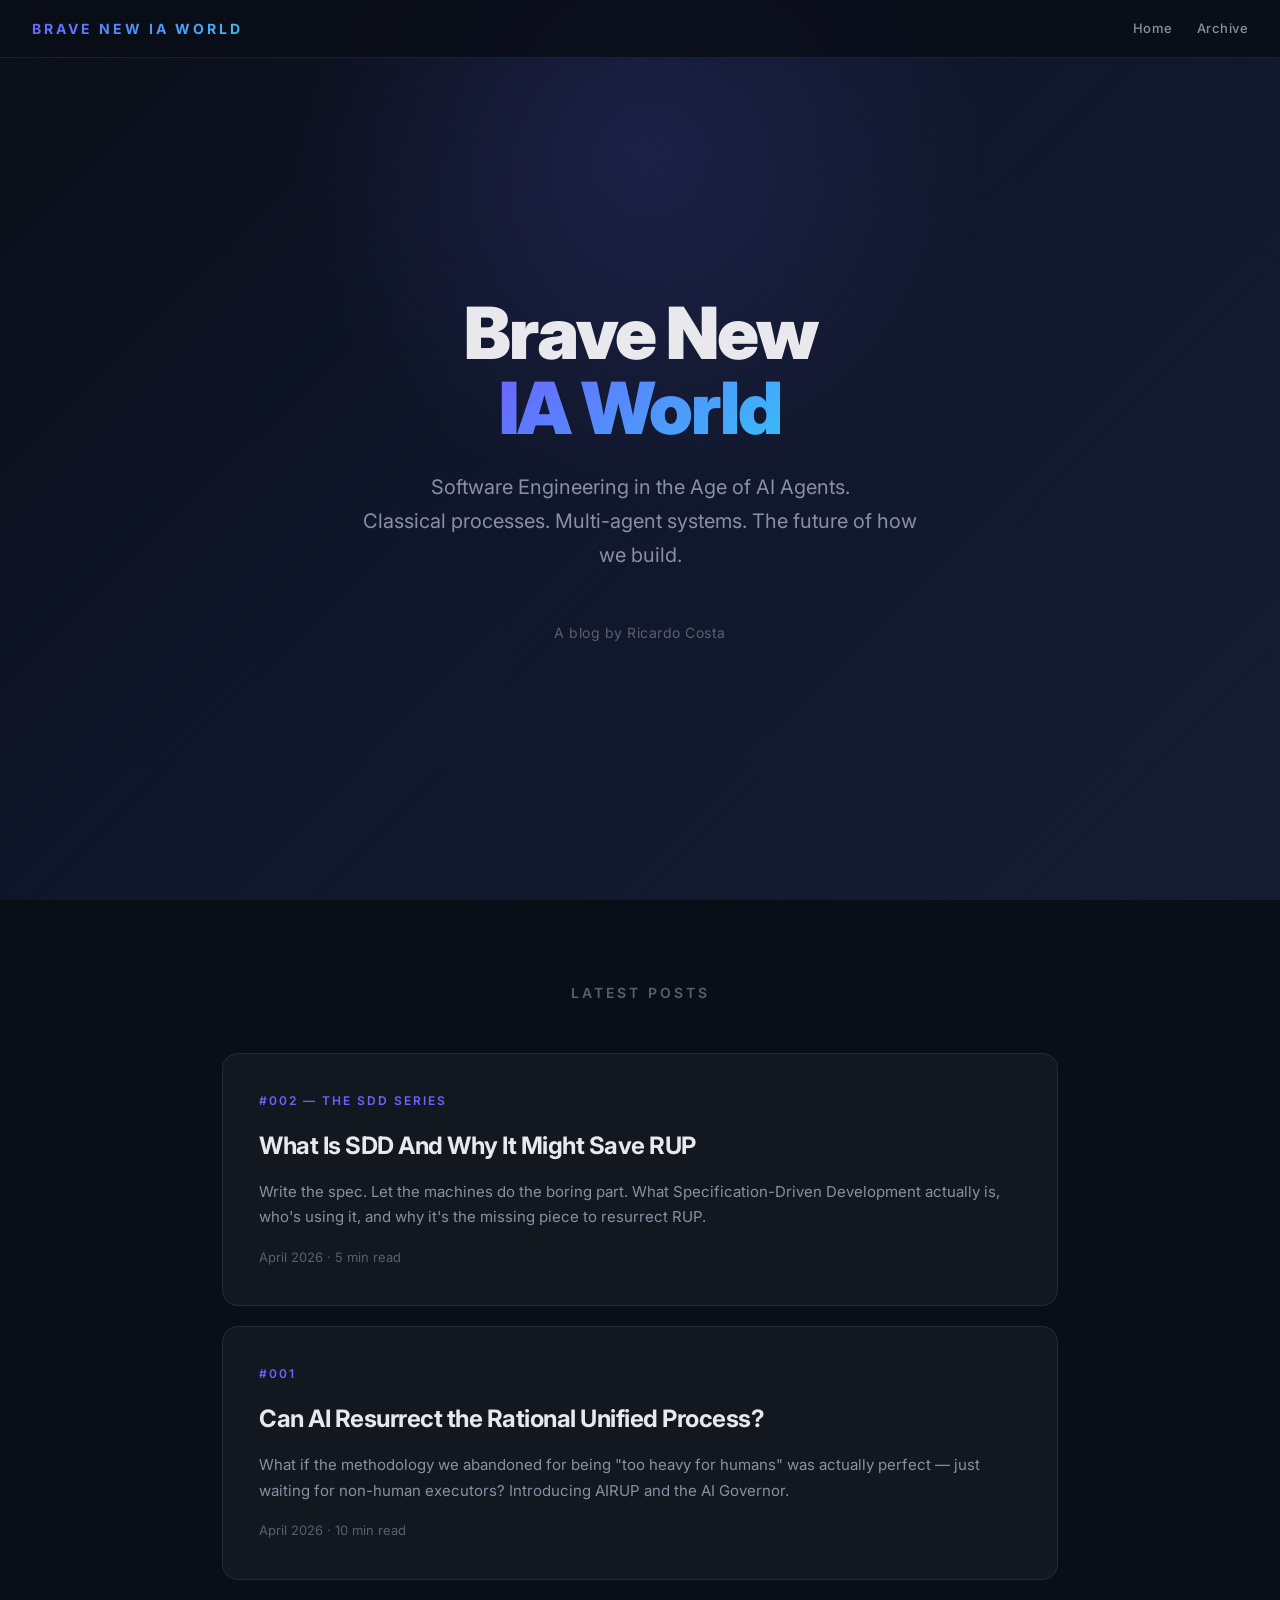
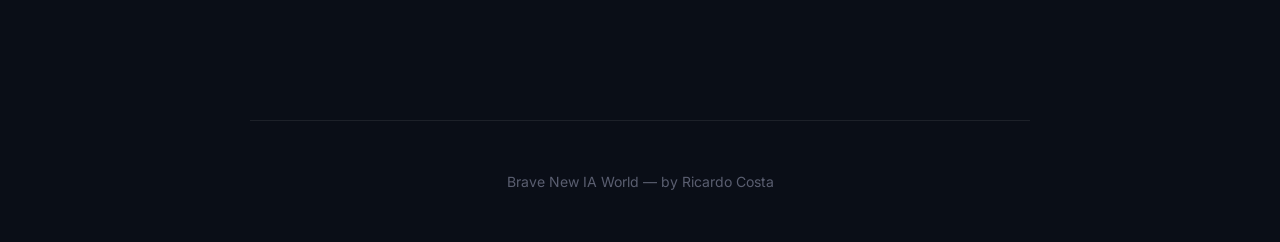
==== index.html @ 3cea8a34 "post #002: What Is SDD And Why It Might Save RUP - New post: 002-what-is-sdd.html (~1500 words, 5 mi" ====
<!DOCTYPE html>
<html lang="en">
<head>
<meta charset="UTF-8">
<meta name="viewport" content="width=device-width, initial-scale=1.0">
<meta name="google-site-verification" content="_97oaFM1mLh87ahif6GDfBCdHq6wlog85WR5xPBgUyk">
<title>Brave New IA World — AI Agents, Software Engineering &amp; Specification-Driven Development</title>
<meta name="description" content="A blog exploring AI-driven software engineering: multi-agent systems, Specification-Driven Development (SDD), the Rational Unified Process (RUP) reimagined with AI agents, and the AI Governor pattern. By Ricardo Costa.">
<meta name="author" content="Ricardo Costa">
<meta name="keywords" content="AI agents, software engineering, Specification-Driven Development, SDD, RUP, Rational Unified Process, AIRUP, multi-agent systems, AI Governor, LLM, code generation, TDD">
<meta property="og:type" content="website">
<meta property="og:title" content="Brave New IA World — Software Engineering in the Age of AI Agents">
<meta property="og:description" content="Exploring how AI agents, multi-agent systems, and specification-driven development are reshaping software engineering. Featuring AIRUP — an AI-first Rational Unified Process.">
<meta property="og:url" content="https://bravenewiaworld.com">
<meta property="og:image" content="https://bravenewiaworld.com/images/og-default.png">
<meta property="og:image:width" content="1200">
<meta property="og:image:height" content="630">
<meta property="og:site_name" content="Brave New IA World">
<meta name="twitter:card" content="summary_large_image">
<meta name="twitter:title" content="Brave New IA World — Software Engineering in the Age of AI Agents">
<meta name="twitter:description" content="AI agents, SDD, multi-agent systems, and classical processes reimagined. A blog by Ricardo Costa.">
<meta name="twitter:image" content="https://bravenewiaworld.com/images/og-default.png">
<link rel="canonical" href="https://bravenewiaworld.com">

<!-- Structured Data: Blog -->
<script type="application/ld+json">
{
  "@context": "https://schema.org",
  "@type": "Blog",
  "name": "Brave New IA World",
  "description": "A blog exploring AI-driven software engineering: multi-agent systems, Specification-Driven Development, and classical processes reimagined with AI agents.",
  "url": "https://bravenewiaworld.com",
  "author": {
    "@type": "Person",
    "name": "Ricardo Costa"
  },
  "blogPost": [
    {
      "@type": "BlogPosting",
      "headline": "What Is Specification-Driven Development (And Why It Might Save RUP)",
      "url": "https://bravenewiaworld.com/posts/002-what-is-sdd.html",
      "datePublished": "2026-04-01",
      "author": { "@type": "Person", "name": "Ricardo Costa" },
      "keywords": ["SDD", "Specification-Driven Development", "AI agents", "Kiro", "RUP", "AIRUP"]
    },
    {
      "@type": "BlogPosting",
      "headline": "Can AI Resurrect the Rational Unified Process?",
      "url": "https://bravenewiaworld.com/posts/001-can-ai-resurrect-rup.html",
      "datePublished": "2026-04-01",
      "author": { "@type": "Person", "name": "Ricardo Costa" },
      "keywords": ["AIRUP", "RUP", "AI agents", "SDD", "multi-agent systems", "AI Governor"]
    }
  ]
}
</script>
<link href="https://fonts.googleapis.com/css2?family=Inter:wght@300;400;500;600;700;800;900&display=swap" rel="stylesheet">
<link rel="stylesheet" href="css/style.css">
</head>
<body>

<!-- HEADER -->
<header class="blog-header">
  <a href="/" class="blog-brand">Brave New IA World</a>
  <nav class="blog-nav">
    <a href="/">Home</a>
    <a href="#posts">Archive</a>
  </nav>
</header>

<!-- HERO -->
<section class="hero-landing">
  <h1 class="fade-in">Brave New<br><span class="highlight">IA World</span></h1>
  <p class="tagline fade-in stagger-1">Software Engineering in the Age of AI Agents.<br>Classical processes. Multi-agent systems. The future of how we build.</p>
  <p class="author-line fade-in stagger-2">A blog by Ricardo Costa</p>
</section>

<!-- POSTS -->
<section class="posts-section" id="posts">
  <h2>Latest Posts</h2>

  <a href="posts/002-what-is-sdd.html" class="post-card fade-in">
    <div class="post-number">#002 &mdash; The SDD Series</div>
    <h3>What Is SDD And Why It Might Save RUP</h3>
    <p>Write the spec. Let the machines do the boring part. What Specification-Driven Development actually is, who's using it, and why it's the missing piece to resurrect RUP.</p>
    <div class="post-meta">April 2026 &middot; 5 min read</div>
  </a>

  <a href="posts/001-can-ai-resurrect-rup.html" class="post-card fade-in">
    <div class="post-number">#001</div>
    <h3>Can AI Resurrect the Rational Unified Process?</h3>
    <p>What if the methodology we abandoned for being "too heavy for humans" was actually perfect — just waiting for non-human executors? Introducing AIRUP and the AI Governor.</p>
    <div class="post-meta">April 2026 &middot; 10 min read</div>
  </a>

</section>

<!-- FOOTER -->
<footer class="site-footer">
  <p>Brave New IA World &mdash; by Ricardo Costa</p>
</footer>

<script>
  const observer = new IntersectionObserver((entries) => {
    entries.forEach(entry => {
      if (entry.isIntersecting) entry.target.classList.add('visible');
    });
  }, { threshold: 0.15, rootMargin: '0px 0px -40px 0px' });
  document.querySelectorAll('.fade-in').forEach(el => observer.observe(el));
</script>
</body>
</html>
---- css/style.css ----
/* =============================================
   BRAVE NEW IA WORLD — Global Stylesheet
   ============================================= */

:root {
  --bg: #0A0E17;
  --bg-surface: #111827;
  --bg-card: rgba(255, 255, 255, 0.04);
  --border: rgba(255, 255, 255, 0.08);
  --text: #E8E8ED;
  --text-muted: #8B8FA3;
  --text-dim: #5A5E70;
  --accent: #6C63FF;
  --accent-glow: rgba(108, 99, 255, 0.15);
  --accent-secondary: #38BDF8;
  --accent-warm: #F59E0B;
  --accent-green: #10B981;
  --gradient-hero: linear-gradient(135deg, #0A0E17 0%, #0F1629 40%, #161D33 100%);
  --gradient-accent: linear-gradient(135deg, #6C63FF, #38BDF8);
  --font: 'Inter', -apple-system, BlinkMacSystemFont, sans-serif;
  --mono: 'JetBrains Mono', 'Fira Code', monospace;
  --max-width: 780px;
  --reading-width: 680px;
}

* { margin: 0; padding: 0; box-sizing: border-box; }

html {
  scroll-behavior: smooth;
  -webkit-font-smoothing: antialiased;
  -moz-osx-font-smoothing: grayscale;
}

body {
  font-family: var(--font);
  background: var(--bg);
  color: var(--text);
  line-height: 1.8;
  font-size: 17px;
  font-weight: 400;
}

/* --- HEADER --- */
.blog-header {
  position: fixed;
  top: 0;
  left: 0;
  right: 0;
  z-index: 100;
  padding: 16px 32px;
  background: rgba(10, 14, 23, 0.85);
  backdrop-filter: blur(20px);
  border-bottom: 1px solid var(--border);
  display: flex;
  align-items: center;
  justify-content: space-between;
}

.blog-brand {
  font-size: 14px;
  font-weight: 700;
  letter-spacing: 3px;
  text-transform: uppercase;
  background: var(--gradient-accent);
  -webkit-background-clip: text;
  -webkit-text-fill-color: transparent;
  background-clip: text;
  text-decoration: none;
}

.blog-nav {
  display: flex;
  gap: 24px;
  align-items: center;
}

.blog-nav a {
  font-size: 13px;
  color: var(--text-muted);
  text-decoration: none;
  font-weight: 500;
  letter-spacing: 0.5px;
  transition: color 0.2s;
}

.blog-nav a:hover { color: var(--text); }

.blog-nav .tag {
  font-size: 11px;
  padding: 4px 10px;
  border: 1px solid var(--accent);
  border-radius: 20px;
  color: var(--accent);
  font-weight: 600;
}

/* --- HERO (Landing) --- */
.hero-landing {
  min-height: 100vh;
  display: flex;
  flex-direction: column;
  justify-content: center;
  align-items: center;
  text-align: center;
  padding: 120px 32px 80px;
  background: var(--gradient-hero);
  position: relative;
  overflow: hidden;
}

.hero-landing::before {
  content: '';
  position: absolute;
  top: -200px;
  left: 50%;
  transform: translateX(-50%);
  width: 700px;
  height: 700px;
  background: radial-gradient(circle, var(--accent-glow) 0%, transparent 70%);
  animation: pulse-glow 6s ease-in-out infinite;
}

@keyframes pulse-glow {
  0%, 100% { opacity: 0.4; transform: translateX(-50%) scale(1); }
  50% { opacity: 0.7; transform: translateX(-50%) scale(1.15); }
}

.hero-landing h1 {
  font-size: clamp(42px, 6vw, 72px);
  font-weight: 900;
  line-height: 1.05;
  letter-spacing: -2px;
  position: relative;
  margin-bottom: 24px;
}

.hero-landing h1 .highlight {
  background: var(--gradient-accent);
  -webkit-background-clip: text;
  -webkit-text-fill-color: transparent;
  background-clip: text;
}

.hero-landing .tagline {
  font-size: 20px;
  color: var(--text-muted);
  max-width: 560px;
  line-height: 1.7;
  position: relative;
  font-weight: 400;
  margin-bottom: 48px;
}

.hero-landing .author-line {
  font-size: 14px;
  color: var(--text-dim);
  position: relative;
  font-weight: 400;
  letter-spacing: 0.5px;
}

/* --- HERO (Post) --- */
.hero-post {
  min-height: 75vh;
  display: flex;
  flex-direction: column;
  justify-content: center;
  align-items: center;
  text-align: center;
  padding: 120px 32px 80px;
  background: var(--gradient-hero);
  position: relative;
  overflow: hidden;
}

.hero-post::before {
  content: '';
  position: absolute;
  top: -200px;
  left: 50%;
  transform: translateX(-50%);
  width: 600px;
  height: 600px;
  background: radial-gradient(circle, var(--accent-glow) 0%, transparent 70%);
  animation: pulse-glow 6s ease-in-out infinite;
}

.hero-label {
  font-size: 12px;
  font-weight: 600;
  letter-spacing: 4px;
  text-transform: uppercase;
  color: var(--accent);
  margin-bottom: 24px;
  position: relative;
}

.hero-post h1 {
  font-size: clamp(36px, 5vw, 56px);
  font-weight: 800;
  line-height: 1.15;
  max-width: 750px;
  margin-bottom: 24px;
  letter-spacing: -1px;
  position: relative;
}

.hero-post h1 .highlight {
  background: var(--gradient-accent);
  -webkit-background-clip: text;
  -webkit-text-fill-color: transparent;
  background-clip: text;
}

.hero-subtitle {
  font-size: 18px;
  color: var(--text-muted);
  max-width: 560px;
  line-height: 1.7;
  margin-bottom: 40px;
  position: relative;
  font-weight: 400;
}

.hero-meta {
  display: flex;
  align-items: center;
  gap: 20px;
  font-size: 13px;
  color: var(--text-dim);
  position: relative;
}

.hero-meta .dot {
  width: 4px;
  height: 4px;
  border-radius: 50%;
  background: var(--text-dim);
}

/* --- ARTICLE --- */
.article {
  max-width: var(--max-width);
  margin: 0 auto;
  padding: 80px 32px 120px;
}

.article p {
  max-width: var(--reading-width);
  margin-bottom: 28px;
  color: var(--text);
  font-weight: 400;
}

.article p.lead {
  font-size: 20px;
  line-height: 1.75;
  color: var(--text);
  font-weight: 400;
  border-left: 3px solid var(--accent);
  padding-left: 24px;
  margin-bottom: 48px;
}

.article h2 {
  font-size: 28px;
  font-weight: 700;
  margin-top: 64px;
  margin-bottom: 24px;
  letter-spacing: -0.5px;
  color: var(--text);
  position: relative;
  padding-left: 20px;
}

.article h2::before {
  content: '';
  position: absolute;
  left: 0;
  top: 6px;
  bottom: 6px;
  width: 4px;
  border-radius: 2px;
  background: var(--gradient-accent);
}

.article h3 {
  font-size: 20px;
  font-weight: 600;
  margin-top: 40px;
  margin-bottom: 16px;
  color: var(--text);
}

.article a {
  color: var(--accent-secondary);
  text-decoration: none;
  border-bottom: 1px solid rgba(56, 189, 248, 0.3);
  transition: border-color 0.2s;
}

.article a:hover { border-color: var(--accent-secondary); }

.article strong { font-weight: 600; color: #fff; }
.article em { font-style: italic; color: var(--text-muted); }

/* --- BLOCKQUOTE --- */
.article blockquote {
  margin: 40px 0;
  padding: 28px 32px;
  background: var(--bg-card);
  border-left: 3px solid var(--accent);
  border-radius: 0 12px 12px 0;
  font-size: 17px;
  line-height: 1.7;
  color: var(--text-muted);
  font-style: italic;
}

.article blockquote strong { color: var(--text); }

/* --- CALLOUT CARD --- */
.callout {
  margin: 48px 0;
  padding: 32px;
  background: var(--bg-card);
  border: 1px solid var(--border);
  border-radius: 16px;
  position: relative;
  overflow: hidden;
}

.callout::before {
  content: '';
  position: absolute;
  top: 0; left: 0; right: 0;
  height: 2px;
  background: var(--gradient-accent);
}

.callout h4 {
  font-size: 14px;
  font-weight: 600;
  letter-spacing: 2px;
  text-transform: uppercase;
  color: var(--accent);
  margin-bottom: 16px;
}

.callout p { margin-bottom: 0; color: var(--text-muted); }
.callout p + p { margin-top: 16px; }

/* --- LISTS --- */
.article ul, .article ol {
  margin: 20px 0 28px 24px;
  max-width: var(--reading-width);
}

.article li {
  margin-bottom: 10px;
  padding-left: 8px;
  color: var(--text);
}

.article li::marker { color: var(--accent); }

/* --- TABLE --- */
.comparison-table {
  width: 100%;
  margin: 32px 0;
  border-collapse: collapse;
  font-size: 14px;
}

.comparison-table th {
  text-align: left;
  padding: 14px 16px;
  background: rgba(108, 99, 255, 0.08);
  color: var(--accent);
  font-weight: 600;
  font-size: 12px;
  letter-spacing: 1px;
  text-transform: uppercase;
  border-bottom: 1px solid var(--border);
}

.comparison-table td {
  padding: 14px 16px;
  border-bottom: 1px solid var(--border);
  color: var(--text-muted);
}

.comparison-table tr:last-child td { border-bottom: none; }
.comparison-table .role-agent { color: var(--accent-secondary); font-weight: 500; }

/* --- DIAGRAM --- */
.diagram {
  margin: 40px 0;
  padding: 40px 32px;
  background: var(--bg-card);
  border: 1px solid var(--border);
  border-radius: 16px;
  text-align: center;
}

.diagram-title {
  font-size: 12px;
  font-weight: 600;
  letter-spacing: 2px;
  text-transform: uppercase;
  color: var(--text-dim);
  margin-bottom: 32px;
}

.phase-flow {
  display: flex;
  justify-content: center;
  align-items: center;
  gap: 12px;
  flex-wrap: wrap;
}

.phase-box {
  padding: 14px 22px;
  border-radius: 10px;
  font-size: 13px;
  font-weight: 600;
  border: 1px solid var(--border);
  background: var(--bg-card);
  color: var(--text);
  transition: all 0.3s;
}

.phase-box:hover { border-color: var(--accent); background: rgba(108, 99, 255, 0.06); }

.phase-arrow { color: var(--text-dim); font-size: 18px; }

/* --- SEPARATOR --- */
.separator {
  max-width: var(--reading-width);
  margin: 64px 0;
  border: none;
  height: 1px;
  background: var(--border);
}

/* --- POST CARDS (Landing) --- */
.posts-section {
  max-width: 900px;
  margin: 0 auto;
  padding: 80px 32px 120px;
}

.posts-section h2 {
  font-size: 14px;
  font-weight: 600;
  letter-spacing: 3px;
  text-transform: uppercase;
  color: var(--text-dim);
  margin-bottom: 48px;
  text-align: center;
}

.post-card {
  display: block;
  padding: 36px;
  background: var(--bg-card);
  border: 1px solid var(--border);
  border-radius: 16px;
  text-decoration: none;
  transition: all 0.3s;
  margin-bottom: 20px;
}

.post-card:hover {
  transform: translateY(-4px);
  border-color: rgba(108, 99, 255, 0.3);
  box-shadow: 0 12px 40px rgba(0, 0, 0, 0.3);
}

.post-card .post-number {
  font-size: 12px;
  font-weight: 600;
  letter-spacing: 2px;
  text-transform: uppercase;
  color: var(--accent);
  margin-bottom: 12px;
}

.post-card h3 {
  font-size: 24px;
  font-weight: 700;
  color: var(--text);
  margin-bottom: 12px;
  letter-spacing: -0.5px;
}

.post-card p {
  font-size: 15px;
  color: var(--text-muted);
  line-height: 1.7;
  margin-bottom: 16px;
}

.post-card .post-meta {
  font-size: 13px;
  color: var(--text-dim);
}

/* --- AUTHOR CARD --- */
.author-card {
  display: flex;
  align-items: center;
  gap: 20px;
  margin: 48px 0;
  padding: 28px;
  background: var(--bg-card);
  border: 1px solid var(--border);
  border-radius: 16px;
}

.author-avatar {
  width: 56px;
  height: 56px;
  border-radius: 50%;
  background: var(--gradient-accent);
  display: flex;
  align-items: center;
  justify-content: center;
  font-size: 22px;
  font-weight: 700;
  color: #fff;
  flex-shrink: 0;
}

.author-info h4 { font-size: 16px; font-weight: 600; color: var(--text); margin-bottom: 4px; }
.author-info p { font-size: 13px; color: var(--text-muted); margin-bottom: 0; line-height: 1.5; }

/* --- TAGS --- */
.tags {
  display: flex;
  gap: 8px;
  flex-wrap: wrap;
  margin: 48px 0 0;
}

.tags span {
  font-size: 12px;
  padding: 6px 14px;
  border-radius: 20px;
  background: rgba(108, 99, 255, 0.08);
  color: var(--accent);
  font-weight: 500;
}

/* --- FOOTER --- */
.site-footer {
  max-width: var(--max-width);
  margin: 0 auto;
  padding: 48px 32px;
  border-top: 1px solid var(--border);
  text-align: center;
}

.site-footer p {
  font-size: 14px;
  color: var(--text-dim);
}

/* --- ANIMATIONS --- */
.fade-in {
  opacity: 0;
  transform: translateY(20px);
  transition: opacity 0.6s ease, transform 0.6s ease;
}

.fade-in.visible {
  opacity: 1;
  transform: translateY(0);
}

.stagger-1 { transition-delay: 0.1s; }
.stagger-2 { transition-delay: 0.2s; }
.stagger-3 { transition-delay: 0.3s; }
.stagger-4 { transition-delay: 0.4s; }

/* --- RESPONSIVE --- */
@media (max-width: 768px) {
  .hero-landing, .hero-post { padding: 100px 20px 60px; }
  .hero-landing { min-height: 80vh; }
  .hero-post { min-height: 65vh; }
  .article { padding: 48px 20px 80px; }
  .posts-section { padding: 48px 20px 80px; }
  .blog-header { padding: 14px 20px; }
  .blog-nav { gap: 16px; }
  .author-card { flex-direction: column; text-align: center; }
  .phase-flow { flex-direction: column; gap: 8px; }
  .phase-arrow { transform: rotate(90deg); }
}
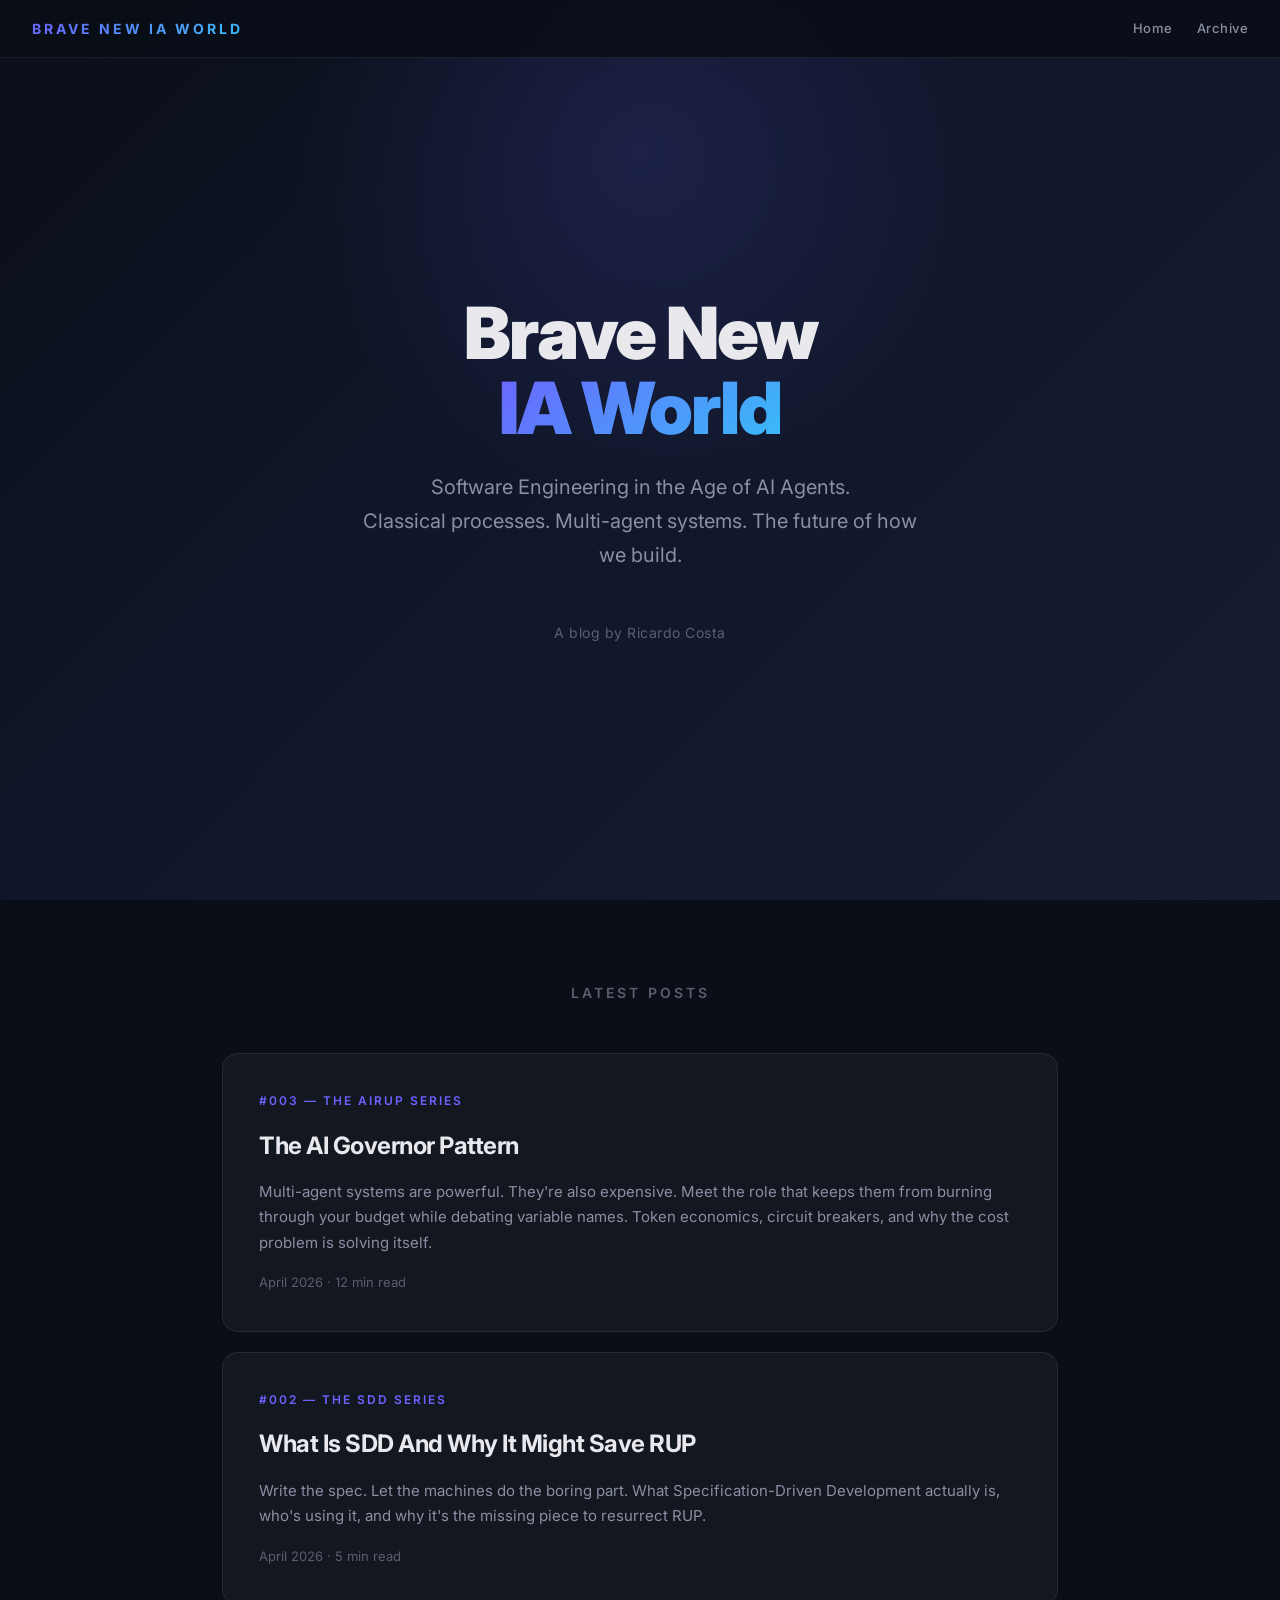
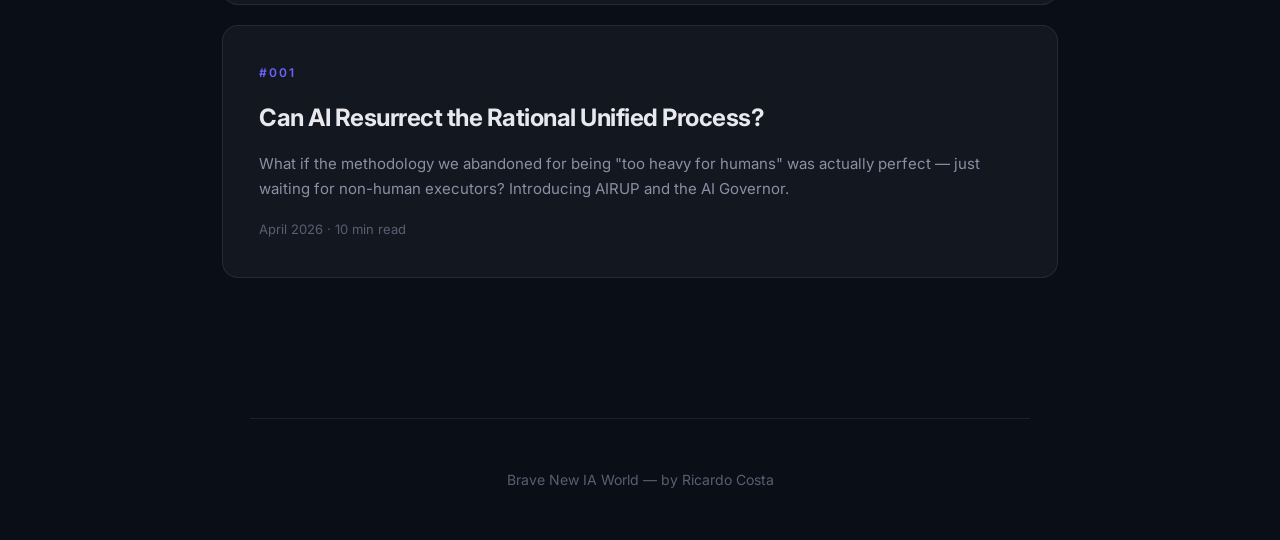
==== commit 4b8f261b: "post #003: The AI Governor Pattern — cost control for multi-agent systems" ====
--- a/index.html
+++ b/index.html
@@ -35,6 +35,14 @@
     "name": "Ricardo Costa"
   },
   "blogPost": [
+    {
+      "@type": "BlogPosting",
+      "headline": "The AI Governor Pattern — Cost Control for Multi-Agent Systems",
+      "url": "https://bravenewiaworld.com/posts/003-the-ai-governor-pattern.html",
+      "datePublished": "2026-04-10",
+      "author": { "@type": "Person", "name": "Ricardo Costa" },
+      "keywords": ["AI Governor", "multi-agent systems", "token economics", "cost control", "AIRUP"]
+    },
     {
       "@type": "BlogPosting",
       "headline": "What Is Specification-Driven Development (And Why It Might Save RUP)",
@@ -79,6 +87,13 @@
 <section class="posts-section" id="posts">
   <h2>Latest Posts</h2>
 
+  <a href="posts/003-the-ai-governor-pattern.html" class="post-card fade-in">
+    <div class="post-number">#003 &mdash; The AIRUP Series</div>
+    <h3>The AI Governor Pattern</h3>
+    <p>Multi-agent systems are powerful. They're also expensive. Meet the role that keeps them from burning through your budget while debating variable names. Token economics, circuit breakers, and why the cost problem is solving itself.</p>
+    <div class="post-meta">April 2026 &middot; 12 min read</div>
+  </a>
+
   <a href="posts/002-what-is-sdd.html" class="post-card fade-in">
     <div class="post-number">#002 &mdash; The SDD Series</div>
     <h3>What Is SDD And Why It Might Save RUP</h3>
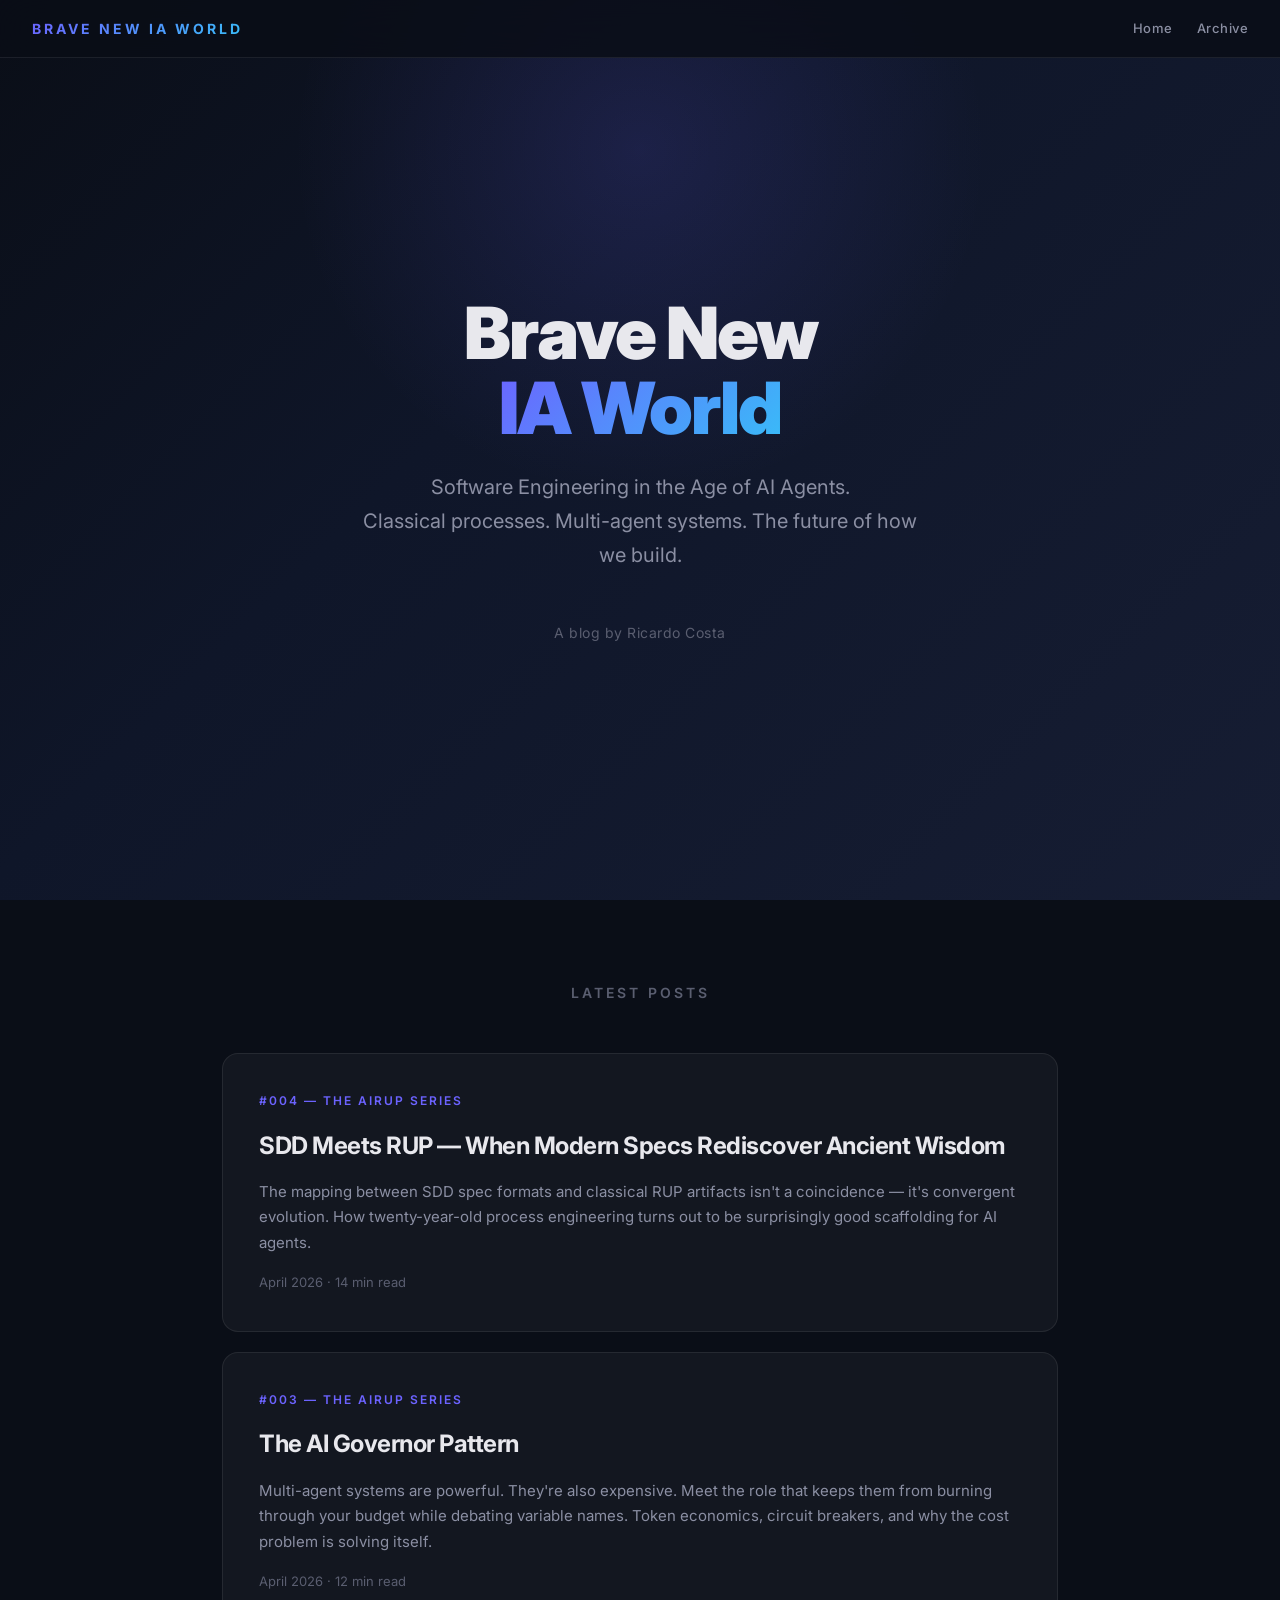
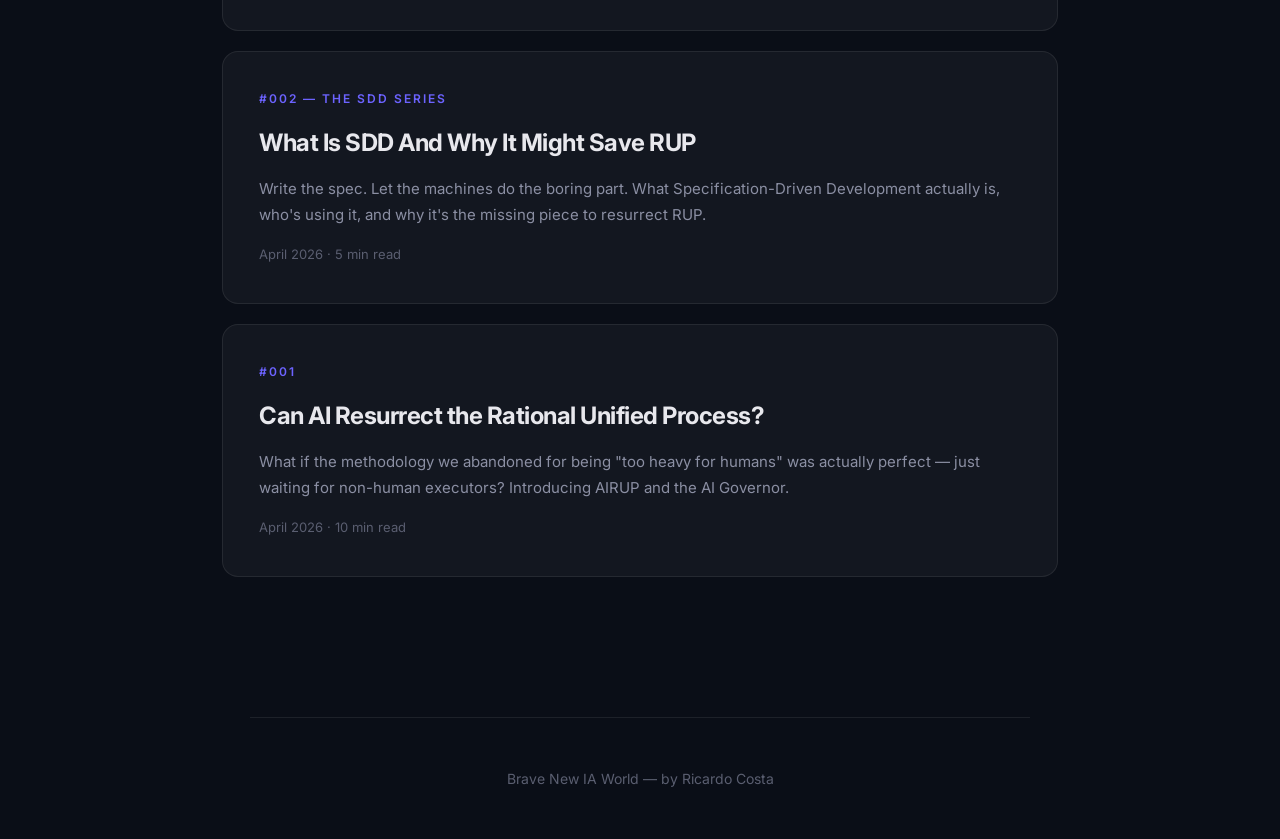
==== commit 9f40c9ce: "post #004: SDD Meets RUP — When Modern Specs Rediscover Ancient Wisdom" ====
--- a/index.html
+++ b/index.html
@@ -3,6 +3,11 @@
 <head>
 <meta charset="UTF-8">
 <meta name="viewport" content="width=device-width, initial-scale=1.0">
+<!-- Favicon -->
+<link rel="icon" type="image/png" sizes="32x32" href="/images/favicon-32x32.png">
+<link rel="icon" type="image/png" sizes="16x16" href="/images/favicon-16x16.png">
+<link rel="apple-touch-icon" sizes="180x180" href="/images/apple-touch-icon.png">
+<link rel="shortcut icon" href="/favicon.ico">
 <meta name="google-site-verification" content="_97oaFM1mLh87ahif6GDfBCdHq6wlog85WR5xPBgUyk">
 <title>Brave New IA World — AI Agents, Software Engineering &amp; Specification-Driven Development</title>
 <meta name="description" content="A blog exploring AI-driven software engineering: multi-agent systems, Specification-Driven Development (SDD), the Rational Unified Process (RUP) reimagined with AI agents, and the AI Governor pattern. By Ricardo Costa.">
@@ -35,6 +40,14 @@
     "name": "Ricardo Costa"
   },
   "blogPost": [
+    {
+      "@type": "BlogPosting",
+      "headline": "SDD Meets RUP — When Modern Specs Rediscover Ancient Wisdom",
+      "url": "https://bravenewiaworld.com/posts/004-sdd-meets-rup.html",
+      "datePublished": "2026-04-13",
+      "author": { "@type": "Person", "name": "Ricardo Costa" },
+      "keywords": ["SDD", "RUP", "AIRUP", "traceability", "requirements", "design", "convergent evolution"]
+    },
     {
       "@type": "BlogPosting",
       "headline": "The AI Governor Pattern — Cost Control for Multi-Agent Systems",
@@ -87,6 +100,13 @@
 <section class="posts-section" id="posts">
   <h2>Latest Posts</h2>
 
+  <a href="posts/004-sdd-meets-rup.html" class="post-card fade-in">
+    <div class="post-number">#004 &mdash; The AIRUP Series</div>
+    <h3>SDD Meets RUP &mdash; When Modern Specs Rediscover Ancient Wisdom</h3>
+    <p>The mapping between SDD spec formats and classical RUP artifacts isn't a coincidence &mdash; it's convergent evolution. How twenty-year-old process engineering turns out to be surprisingly good scaffolding for AI agents.</p>
+    <div class="post-meta">April 2026 &middot; 14 min read</div>
+  </a>
+
   <a href="posts/003-the-ai-governor-pattern.html" class="post-card fade-in">
     <div class="post-number">#003 &mdash; The AIRUP Series</div>
     <h3>The AI Governor Pattern</h3>
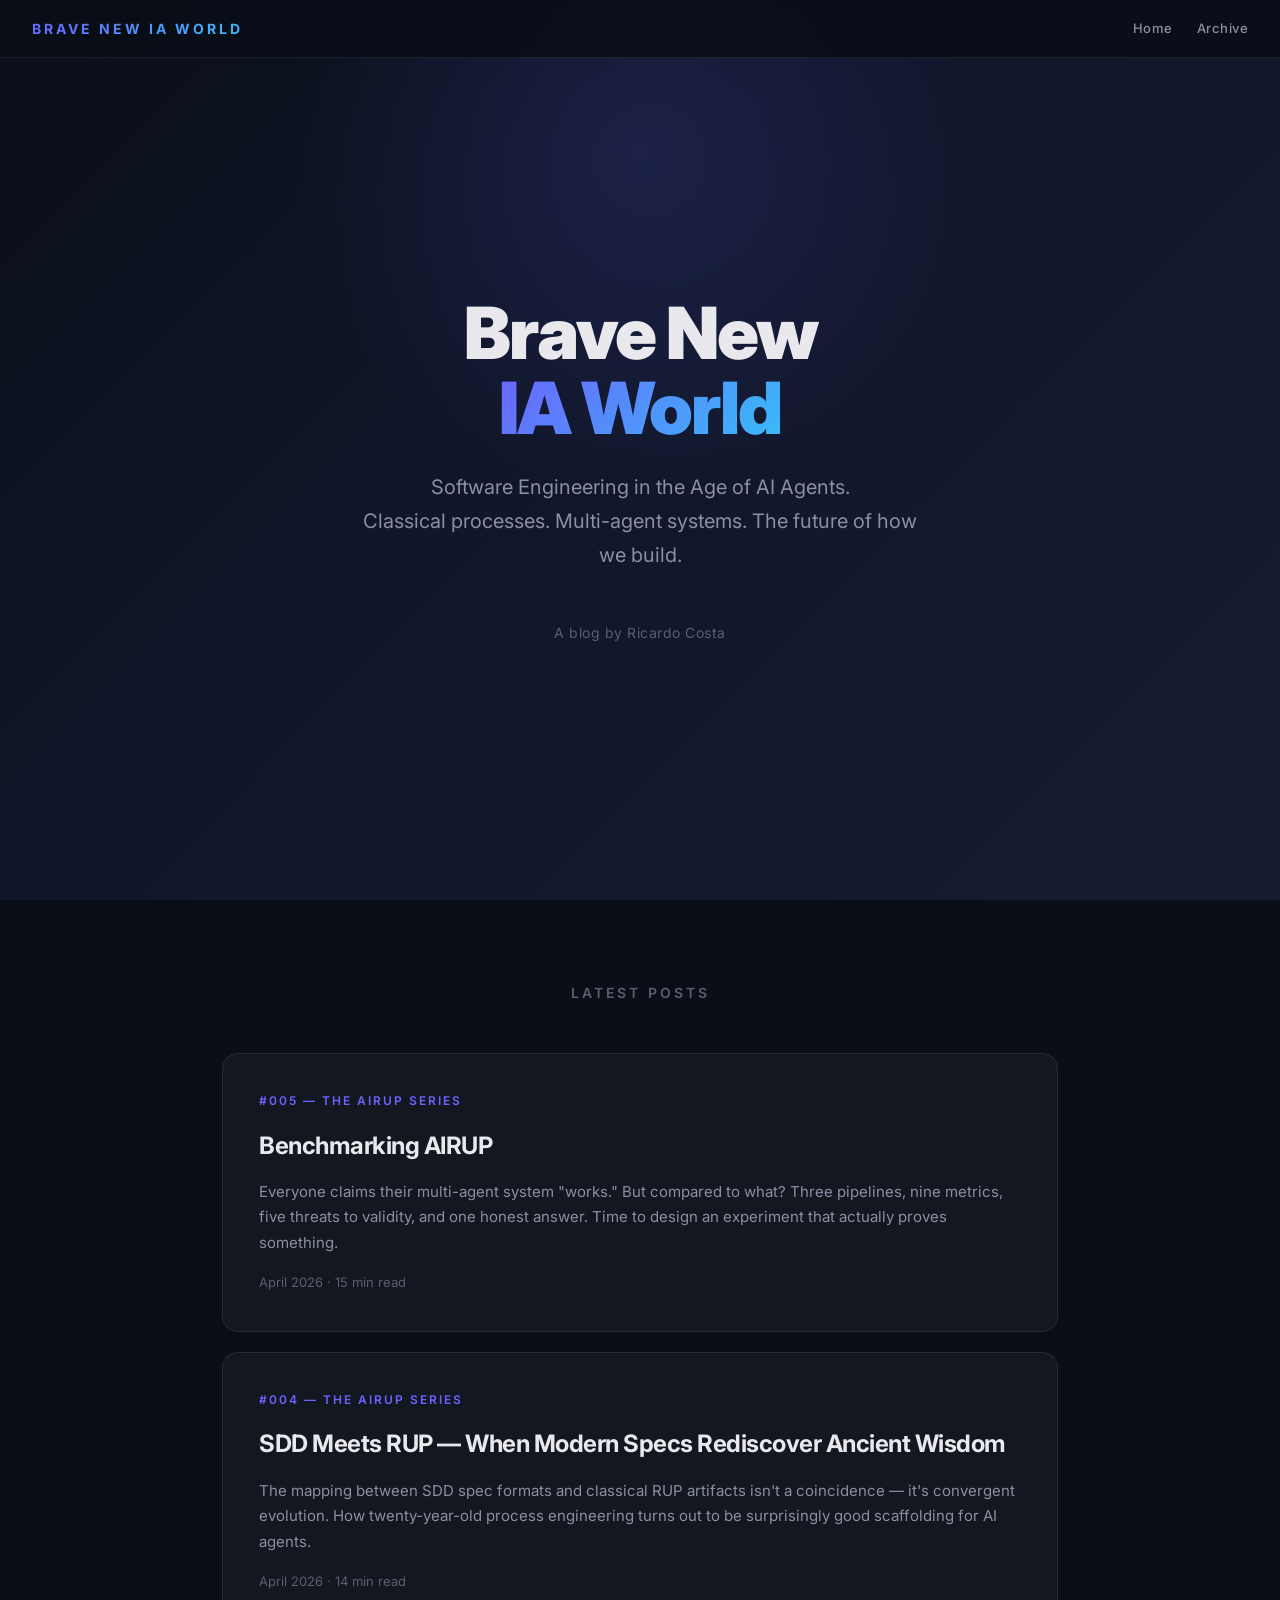
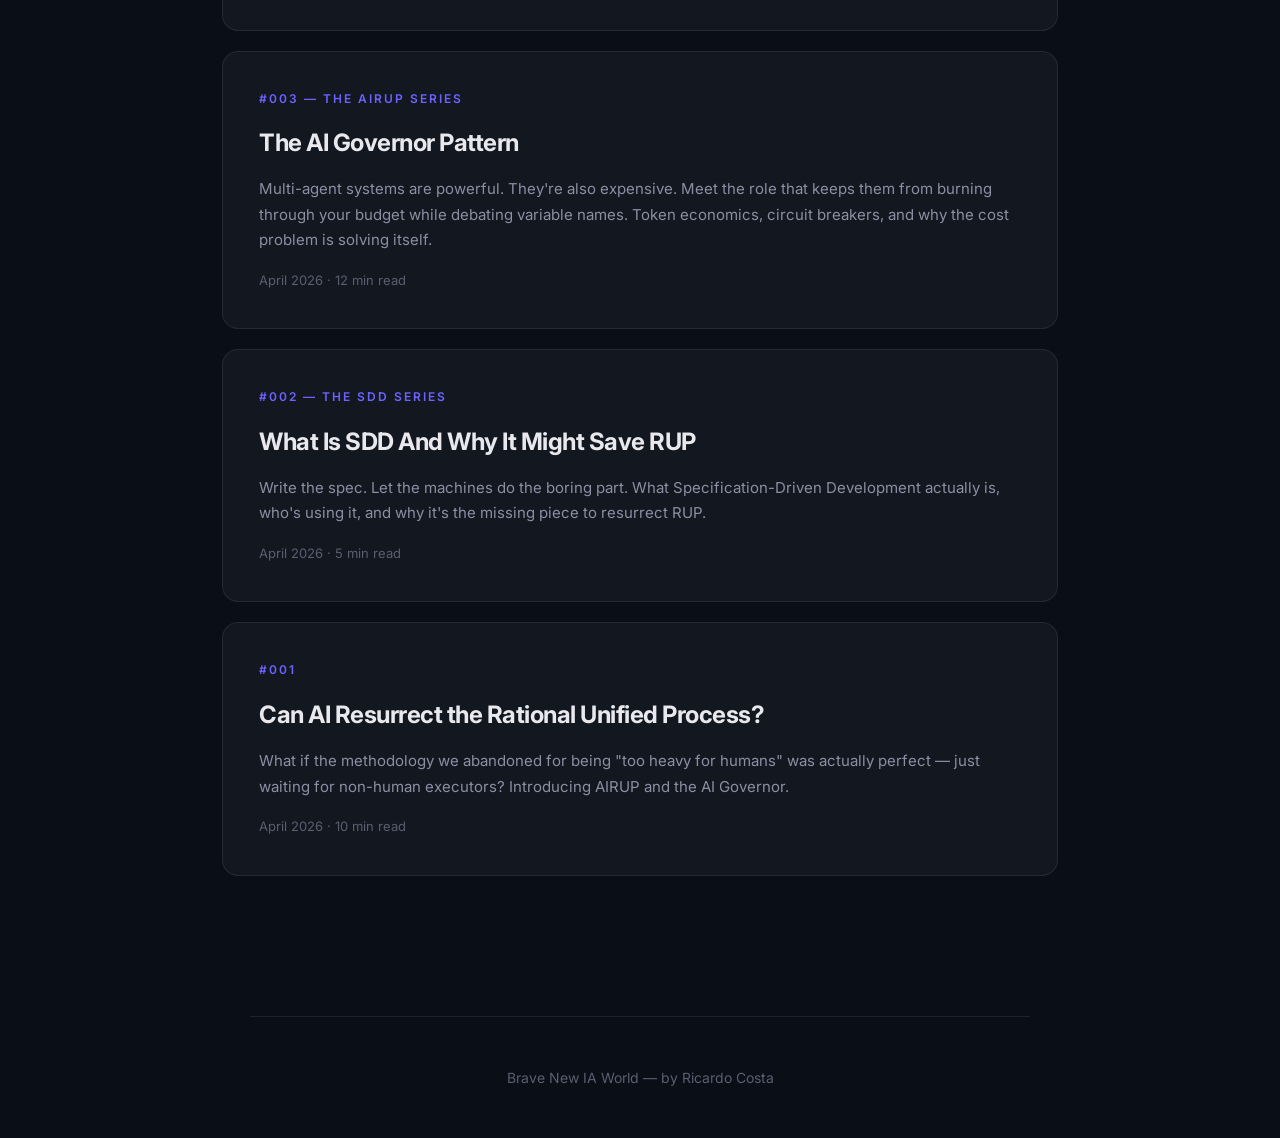
==== commit f7253b43: "post #005: Benchmarking AIRUP — experimental design for multi-agent process evaluation" ====
--- a/index.html
+++ b/index.html
@@ -40,6 +40,14 @@
     "name": "Ricardo Costa"
   },
   "blogPost": [
+    {
+      "@type": "BlogPosting",
+      "headline": "Benchmarking AIRUP — How Do You Measure a Process Designed for AI Agents?",
+      "url": "https://bravenewiaworld.com/posts/005-benchmarking-airup.html",
+      "datePublished": "2026-04-13",
+      "author": { "@type": "Person", "name": "Ricardo Costa" },
+      "keywords": ["AIRUP", "benchmarking", "multi-agent systems", "experimental design", "metrics"]
+    },
     {
       "@type": "BlogPosting",
       "headline": "SDD Meets RUP — When Modern Specs Rediscover Ancient Wisdom",
@@ -100,6 +108,13 @@
 <section class="posts-section" id="posts">
   <h2>Latest Posts</h2>
 
+  <a href="posts/005-benchmarking-airup.html" class="post-card fade-in">
+    <div class="post-number">#005 &mdash; The AIRUP Series</div>
+    <h3>Benchmarking AIRUP</h3>
+    <p>Everyone claims their multi-agent system "works." But compared to what? Three pipelines, nine metrics, five threats to validity, and one honest answer. Time to design an experiment that actually proves something.</p>
+    <div class="post-meta">April 2026 &middot; 15 min read</div>
+  </a>
+
   <a href="posts/004-sdd-meets-rup.html" class="post-card fade-in">
     <div class="post-number">#004 &mdash; The AIRUP Series</div>
     <h3>SDD Meets RUP &mdash; When Modern Specs Rediscover Ancient Wisdom</h3>
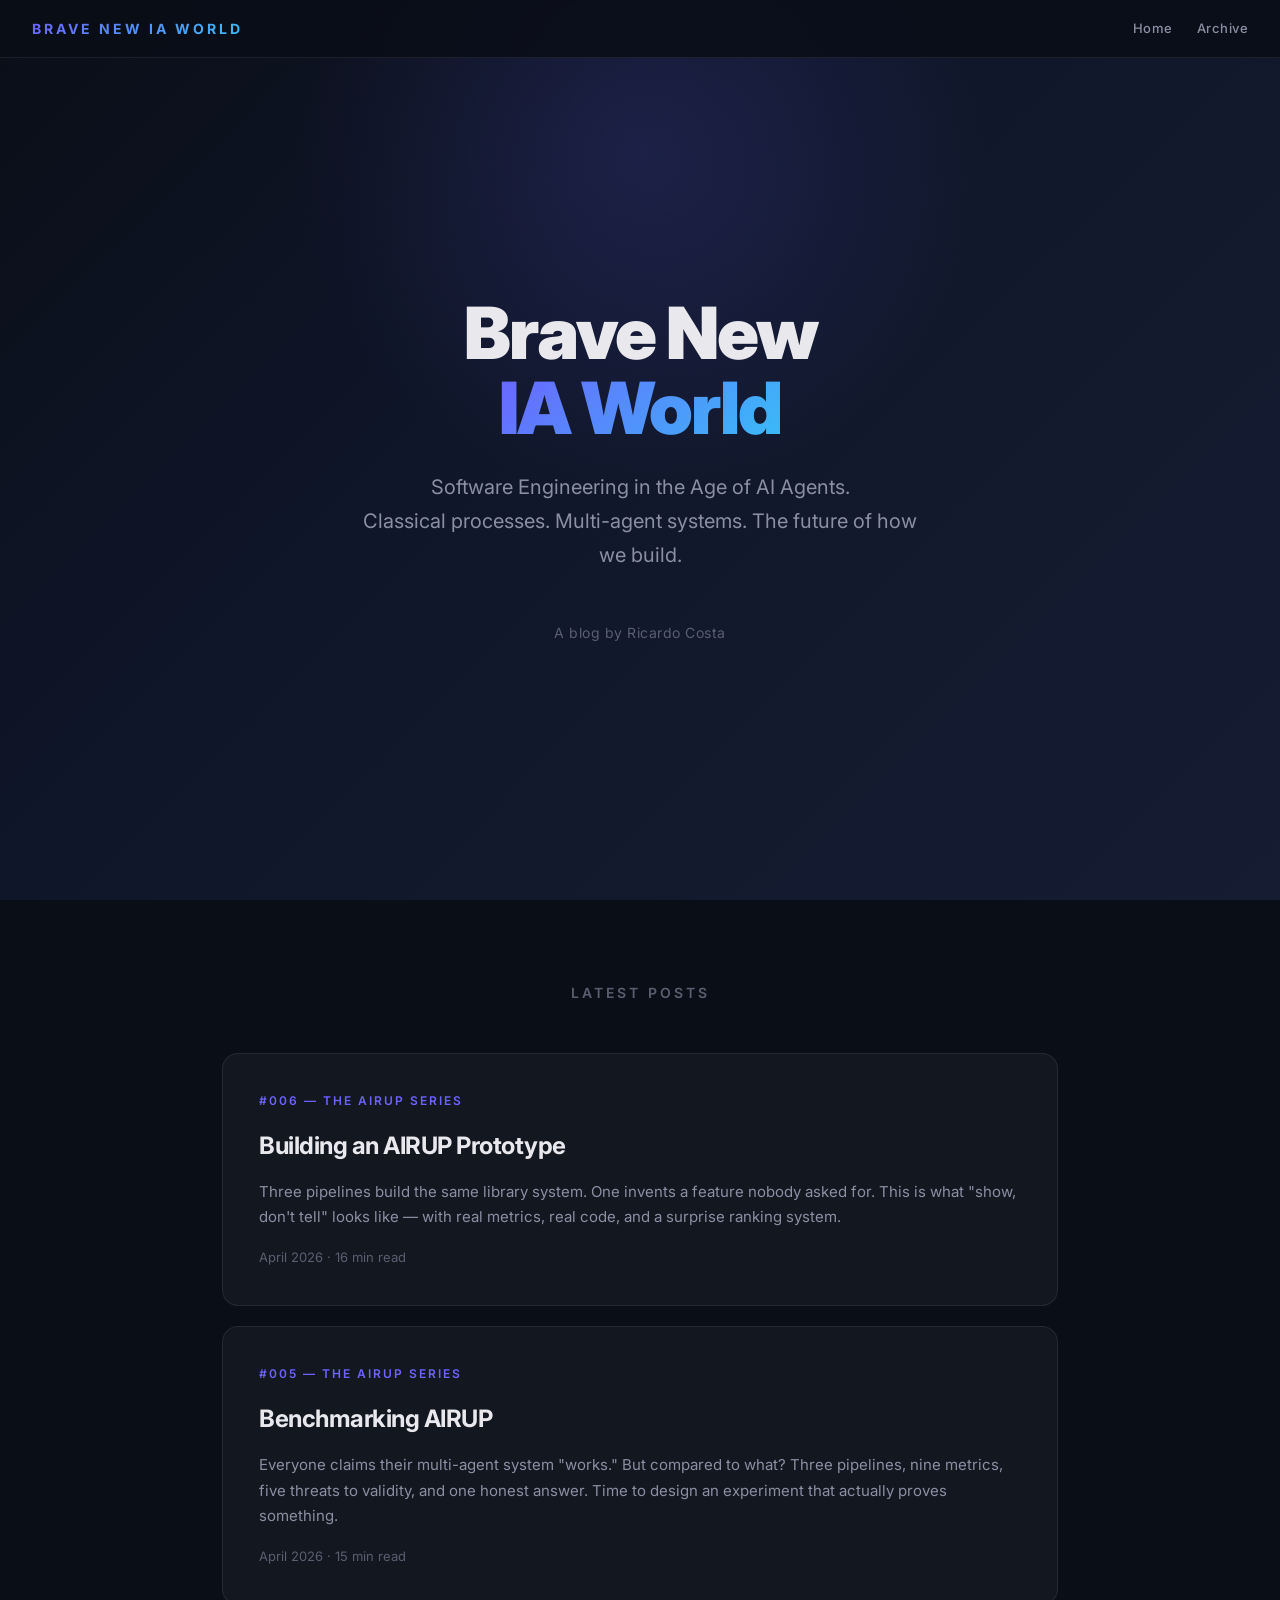
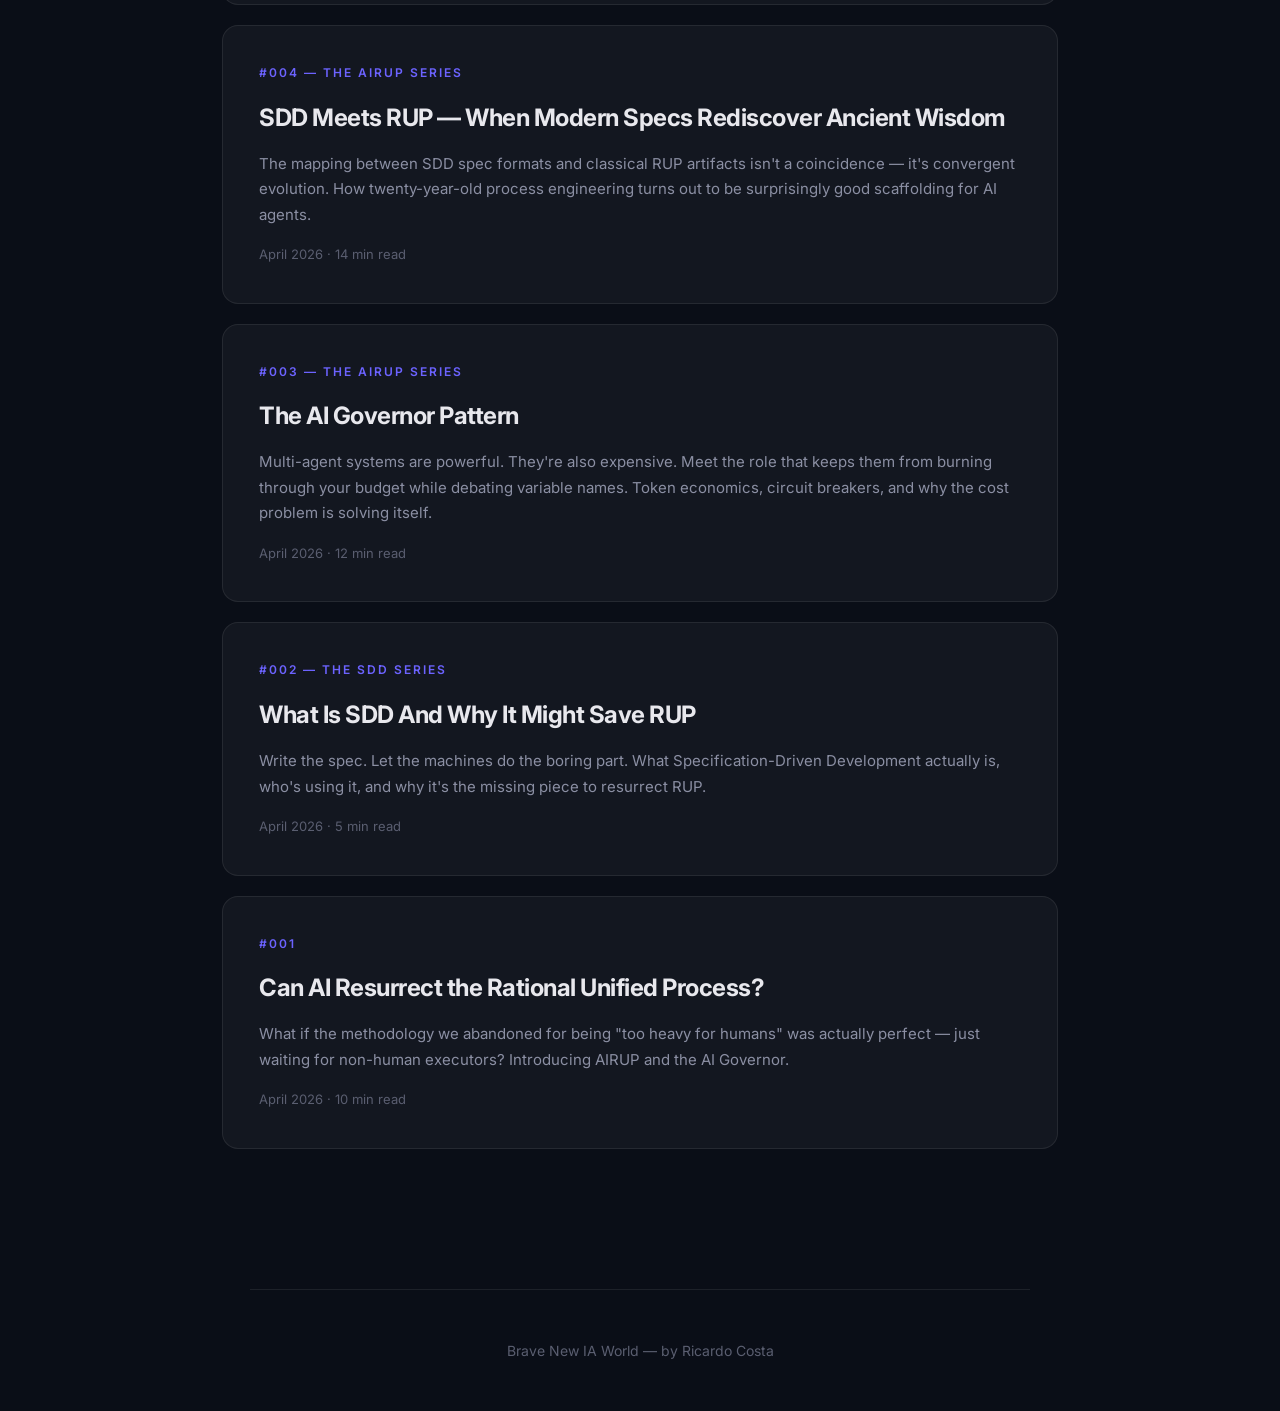
==== commit b22193b2: "post #006: Building an AIRUP Prototype — library system case study with three-pipeline comparison" ====
--- a/index.html
+++ b/index.html
@@ -40,6 +40,14 @@
     "name": "Ricardo Costa"
   },
   "blogPost": [
+    {
+      "@type": "BlogPosting",
+      "headline": "Building an AIRUP Prototype — A Library System Case Study",
+      "url": "https://bravenewiaworld.com/posts/006-building-an-airup-prototype.html",
+      "datePublished": "2026-04-13",
+      "author": { "@type": "Person", "name": "Ricardo Costa" },
+      "keywords": ["AIRUP", "prototype", "case study", "library system", "multi-agent", "scope creep", "traceability"]
+    },
     {
       "@type": "BlogPosting",
       "headline": "Benchmarking AIRUP — How Do You Measure a Process Designed for AI Agents?",
@@ -108,6 +116,13 @@
 <section class="posts-section" id="posts">
   <h2>Latest Posts</h2>
 
+  <a href="posts/006-building-an-airup-prototype.html" class="post-card fade-in">
+    <div class="post-number">#006 &mdash; The AIRUP Series</div>
+    <h3>Building an AIRUP Prototype</h3>
+    <p>Three pipelines build the same library system. One invents a feature nobody asked for. This is what "show, don't tell" looks like &mdash; with real metrics, real code, and a surprise ranking system.</p>
+    <div class="post-meta">April 2026 &middot; 16 min read</div>
+  </a>
+
   <a href="posts/005-benchmarking-airup.html" class="post-card fade-in">
     <div class="post-number">#005 &mdash; The AIRUP Series</div>
     <h3>Benchmarking AIRUP</h3>
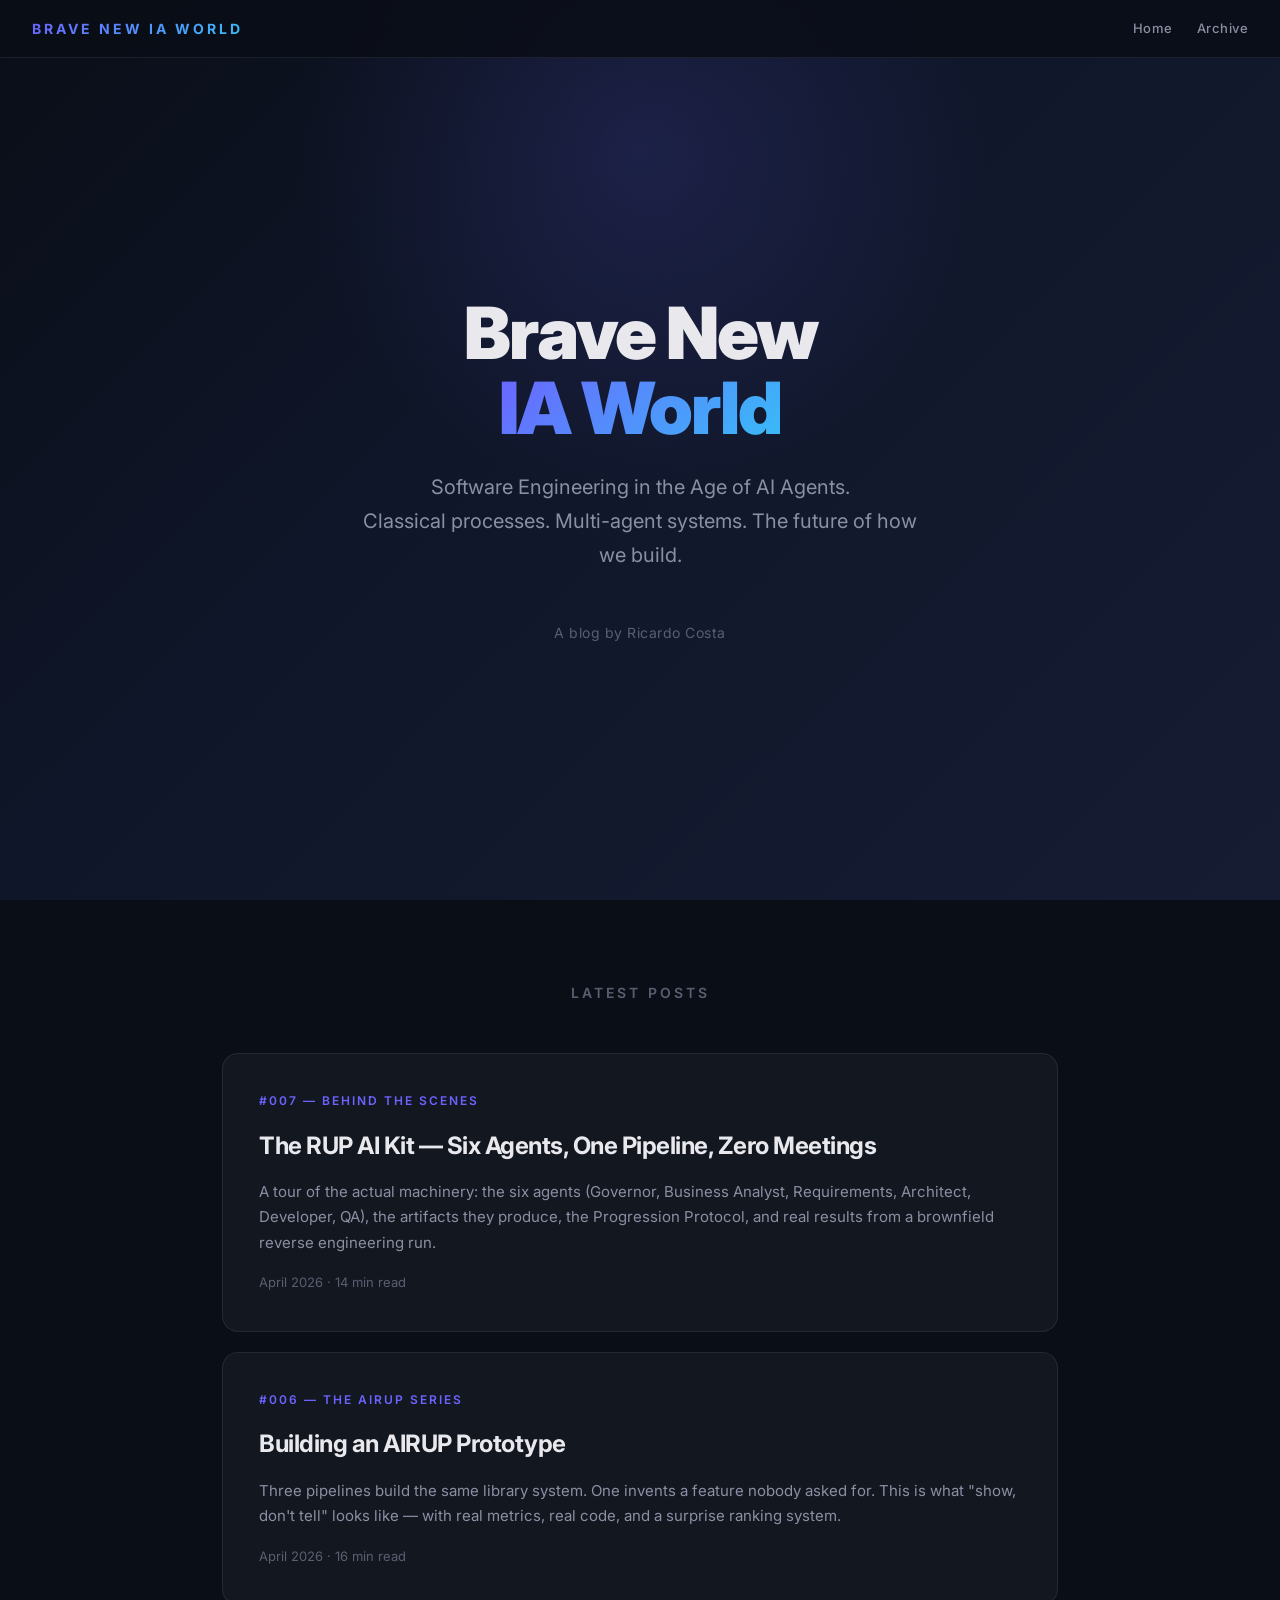
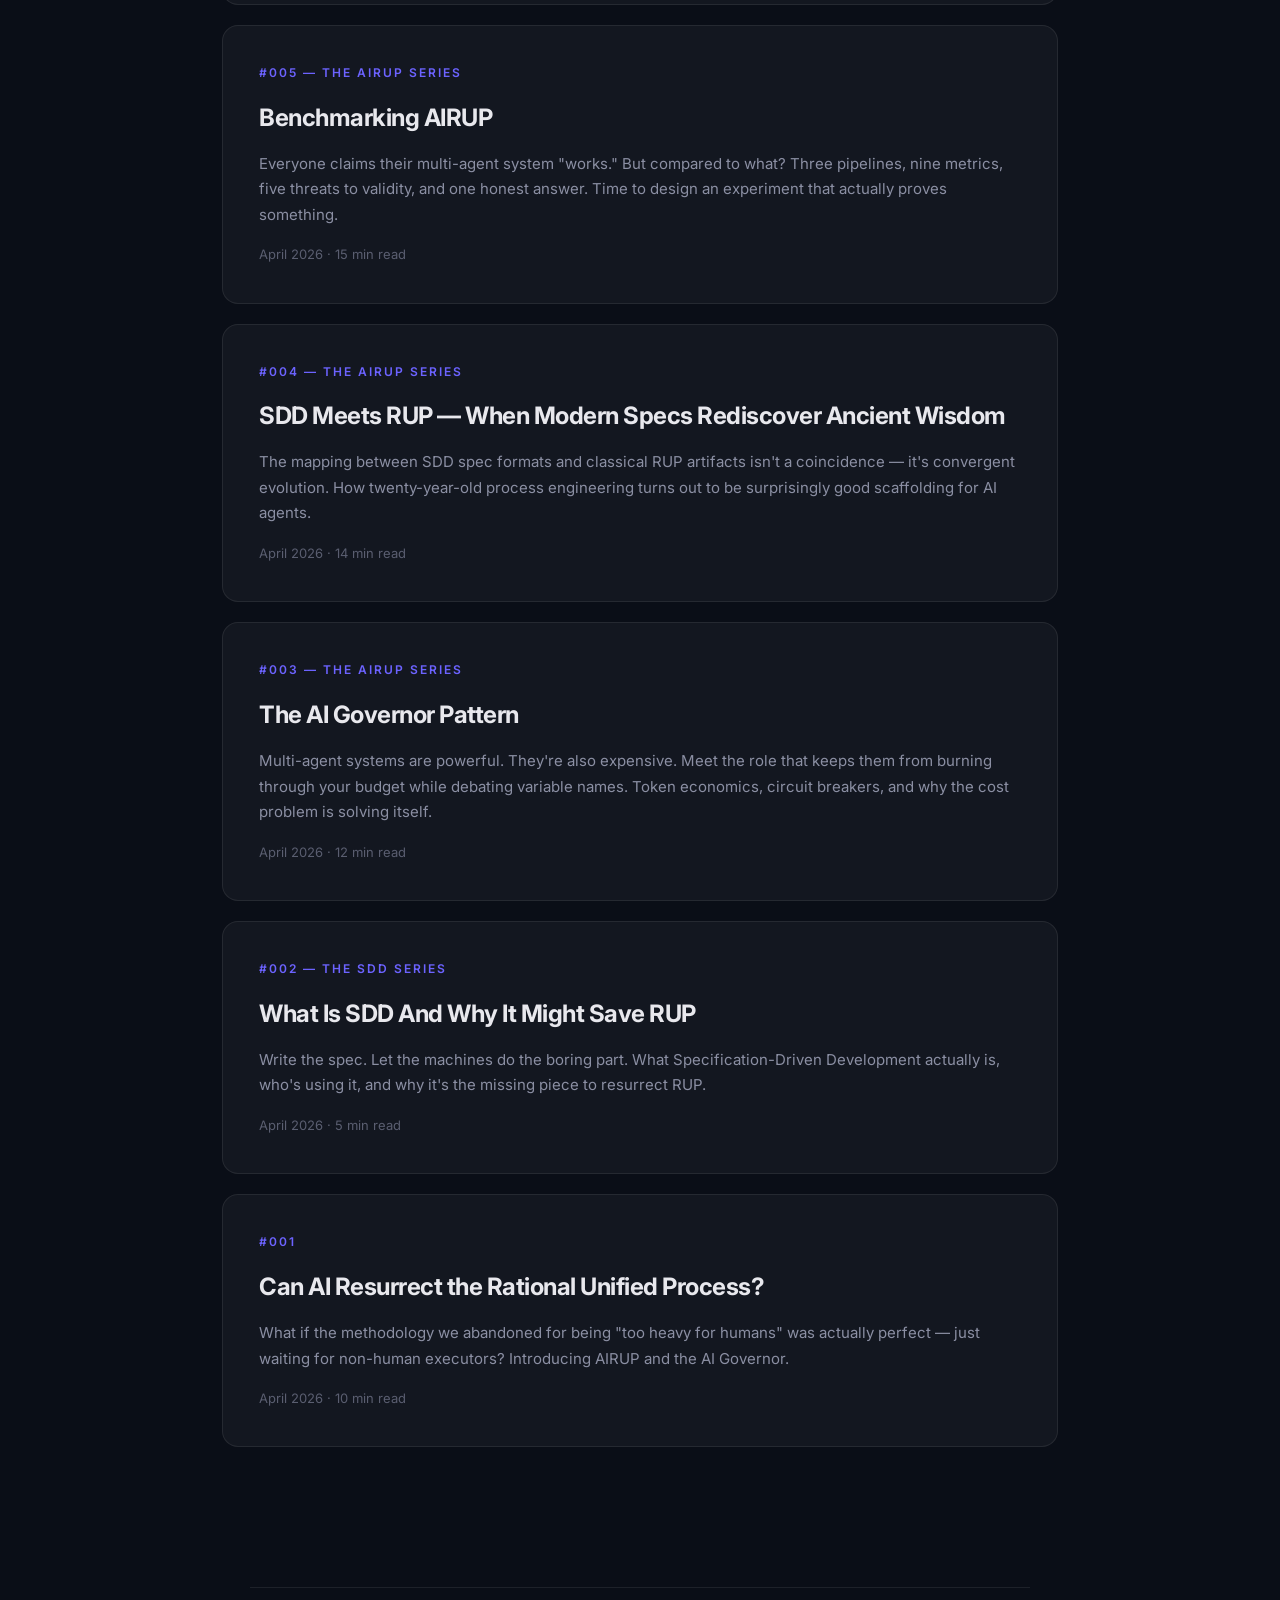
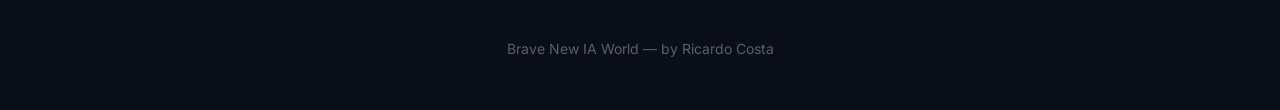
==== commit 50cd000c: "post #007: The RUP AI Kit — six agents, their artifacts, Progression Protocol, and brownfield case" ====
--- a/index.html
+++ b/index.html
@@ -40,6 +40,14 @@
     "name": "Ricardo Costa"
   },
   "blogPost": [
+    {
+      "@type": "BlogPosting",
+      "headline": "The RUP AI Kit — Six Agents, One Pipeline, Zero Meetings",
+      "url": "https://bravenewiaworld.com/posts/007-the-rup-ai-kit.html",
+      "datePublished": "2026-04-13",
+      "author": { "@type": "Person", "name": "Ricardo Costa" },
+      "keywords": ["RUP AI Kit", "AIRUP", "AI agents", "Governor", "Progression Protocol", "brownfield"]
+    },
     {
       "@type": "BlogPosting",
       "headline": "Building an AIRUP Prototype — A Library System Case Study",
@@ -116,6 +124,13 @@
 <section class="posts-section" id="posts">
   <h2>Latest Posts</h2>
 
+  <a href="posts/007-the-rup-ai-kit.html" class="post-card fade-in">
+    <div class="post-number">#007 &mdash; Behind the Scenes</div>
+    <h3>The RUP AI Kit &mdash; Six Agents, One Pipeline, Zero Meetings</h3>
+    <p>A tour of the actual machinery: the six agents (Governor, Business Analyst, Requirements, Architect, Developer, QA), the artifacts they produce, the Progression Protocol, and real results from a brownfield reverse engineering run.</p>
+    <div class="post-meta">April 2026 &middot; 14 min read</div>
+  </a>
+
   <a href="posts/006-building-an-airup-prototype.html" class="post-card fade-in">
     <div class="post-number">#006 &mdash; The AIRUP Series</div>
     <h3>Building an AIRUP Prototype</h3>
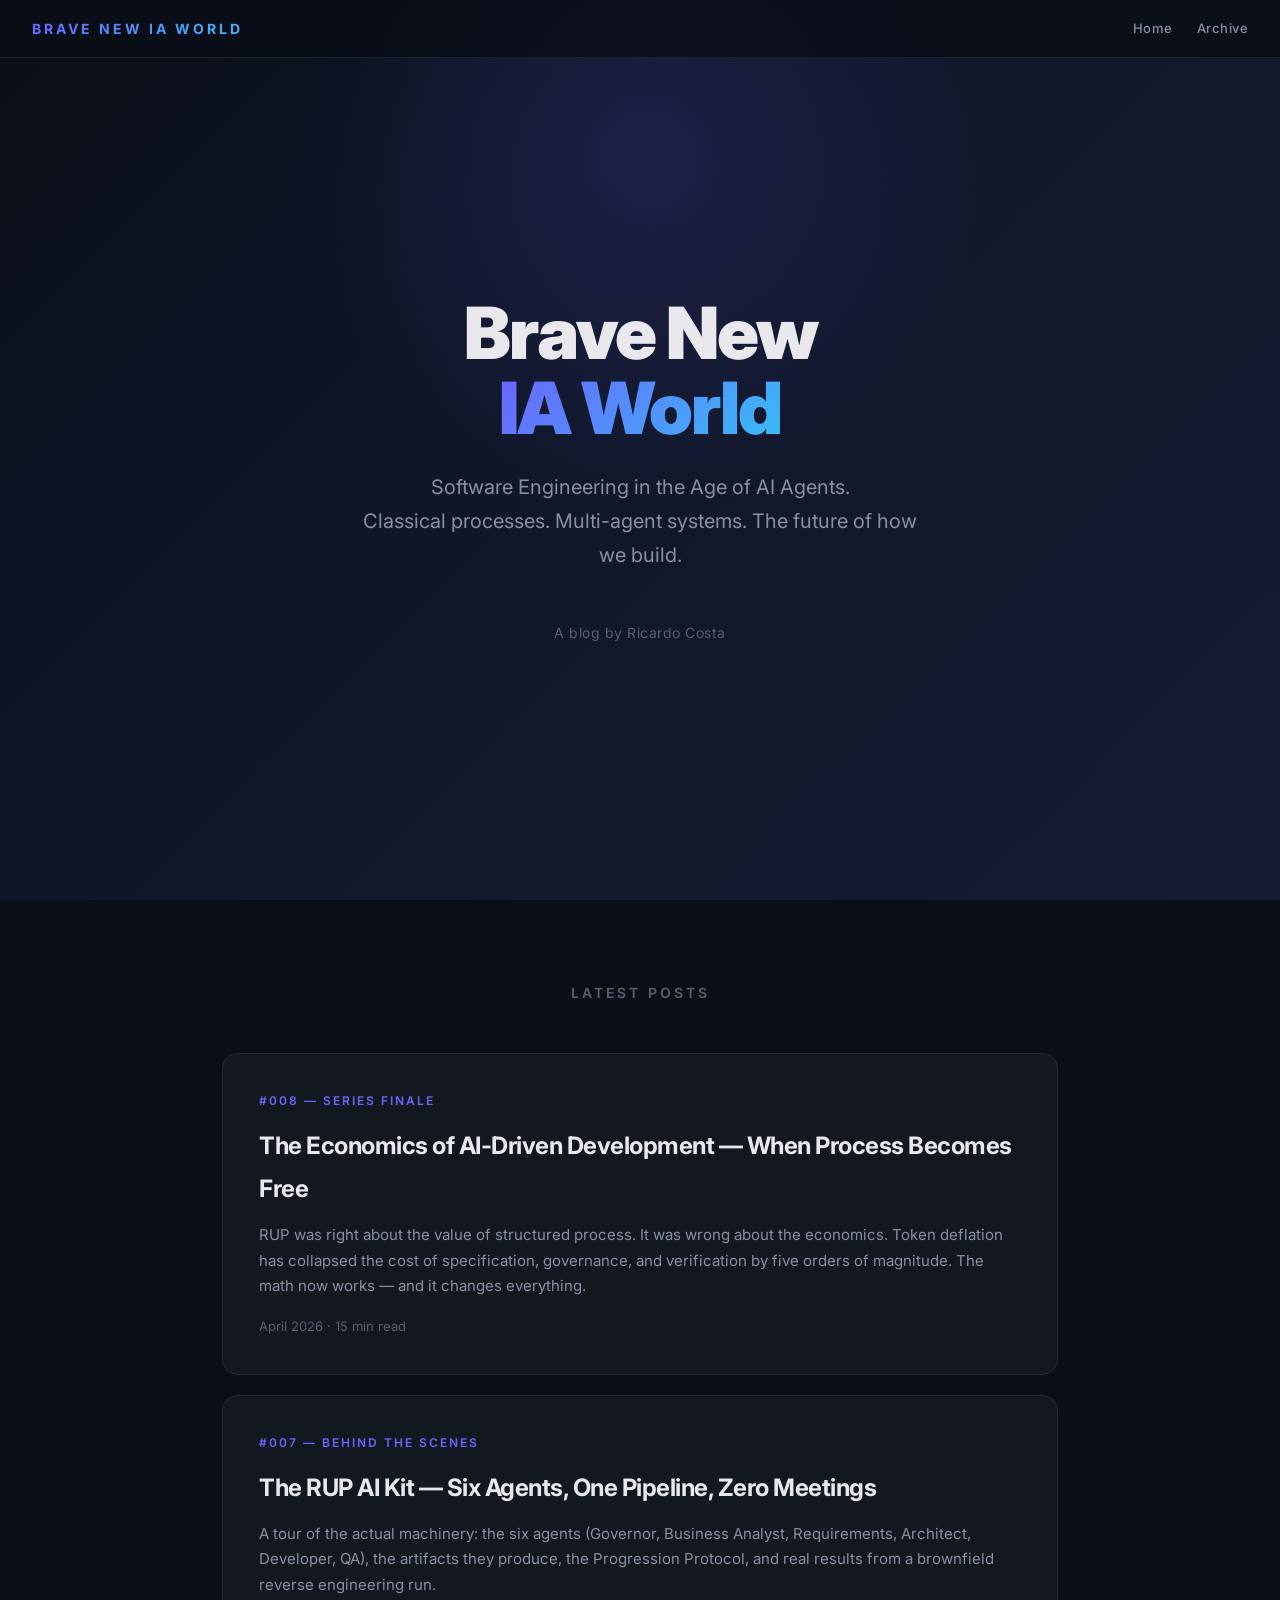
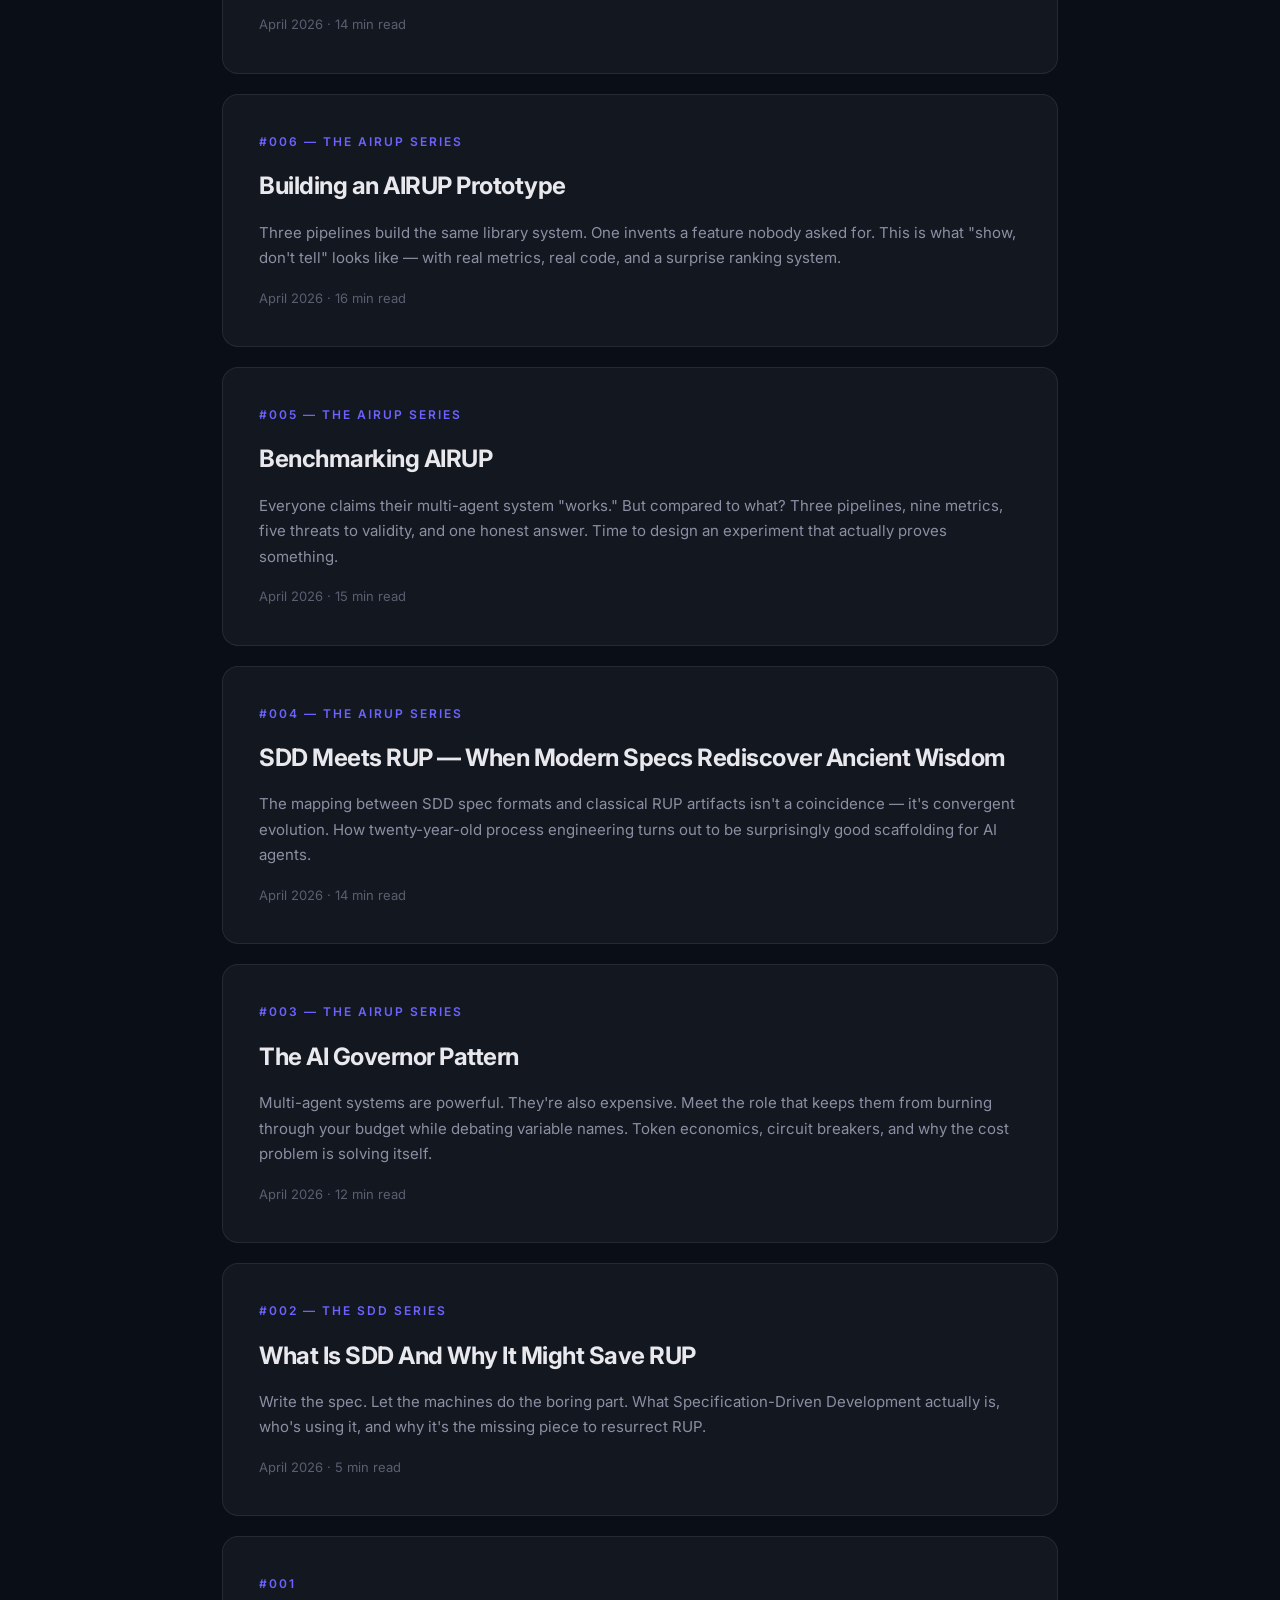
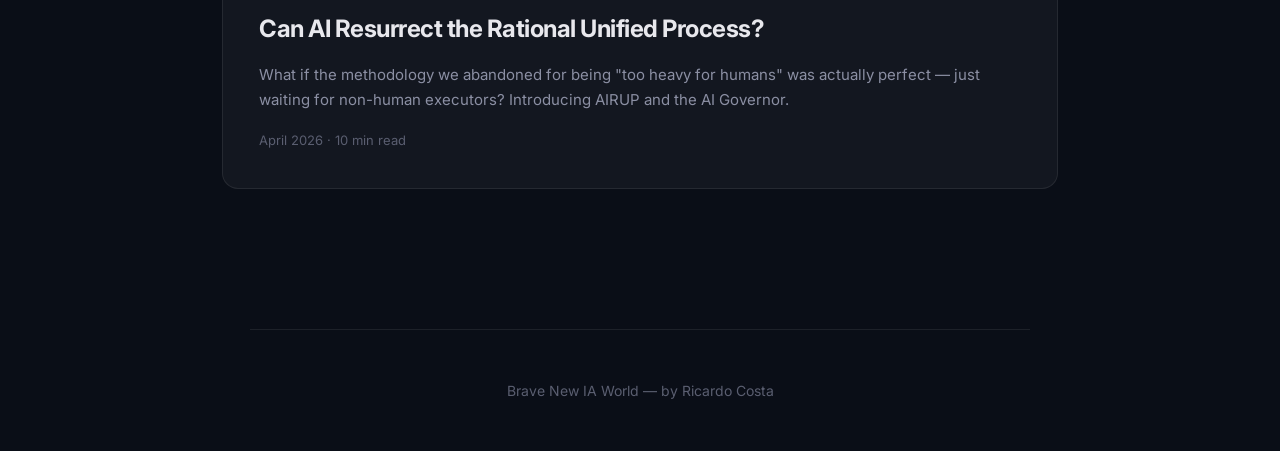
==== commit cd3bc68e: "post #008: The Economics of AI-Driven Development — series finale, when process becomes free" ====
--- a/index.html
+++ b/index.html
@@ -42,6 +42,14 @@
   "blogPost": [
     {
       "@type": "BlogPosting",
+      "headline": "The Economics of AI-Driven Development — When Process Becomes Free",
+      "url": "https://bravenewiaworld.com/posts/008-the-economics-of-ai-driven-development.html",
+      "datePublished": "2026-04-13",
+      "author": { "@type": "Person", "name": "Ricardo Costa" },
+      "keywords": ["AI economics", "token deflation", "AIRUP", "software engineering costs", "process overhead", "SDD", "RUP"]
+    },
+    {
+      "@type": "BlogPosting",
       "headline": "The RUP AI Kit — Six Agents, One Pipeline, Zero Meetings",
       "url": "https://bravenewiaworld.com/posts/007-the-rup-ai-kit.html",
       "datePublished": "2026-04-13",
@@ -123,6 +131,13 @@
 <!-- POSTS -->
 <section class="posts-section" id="posts">
   <h2>Latest Posts</h2>
+
+  <a href="posts/008-the-economics-of-ai-driven-development.html" class="post-card fade-in">
+    <div class="post-number">#008 &mdash; Series Finale</div>
+    <h3>The Economics of AI-Driven Development &mdash; When Process Becomes Free</h3>
+    <p>RUP was right about the value of structured process. It was wrong about the economics. Token deflation has collapsed the cost of specification, governance, and verification by five orders of magnitude. The math now works &mdash; and it changes everything.</p>
+    <div class="post-meta">April 2026 &middot; 15 min read</div>
+  </a>
 
   <a href="posts/007-the-rup-ai-kit.html" class="post-card fade-in">
     <div class="post-number">#007 &mdash; Behind the Scenes</div>
